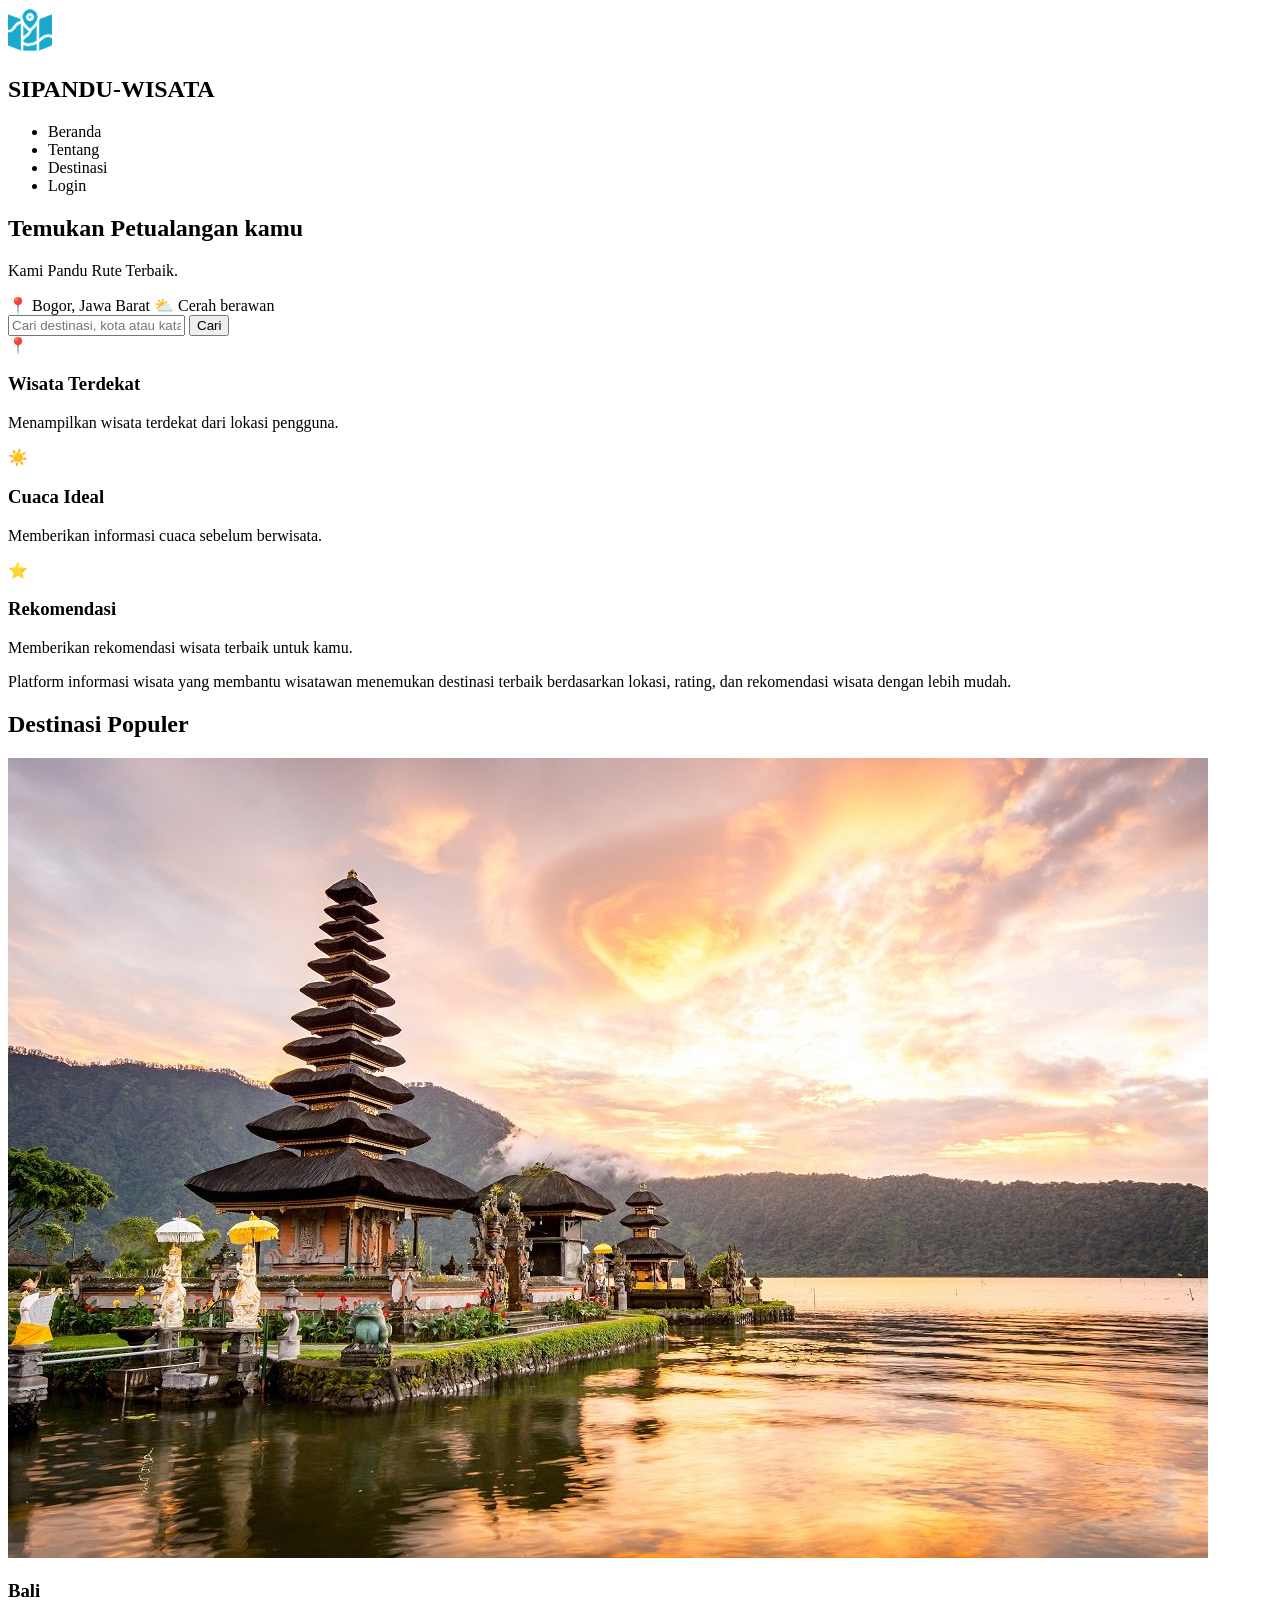
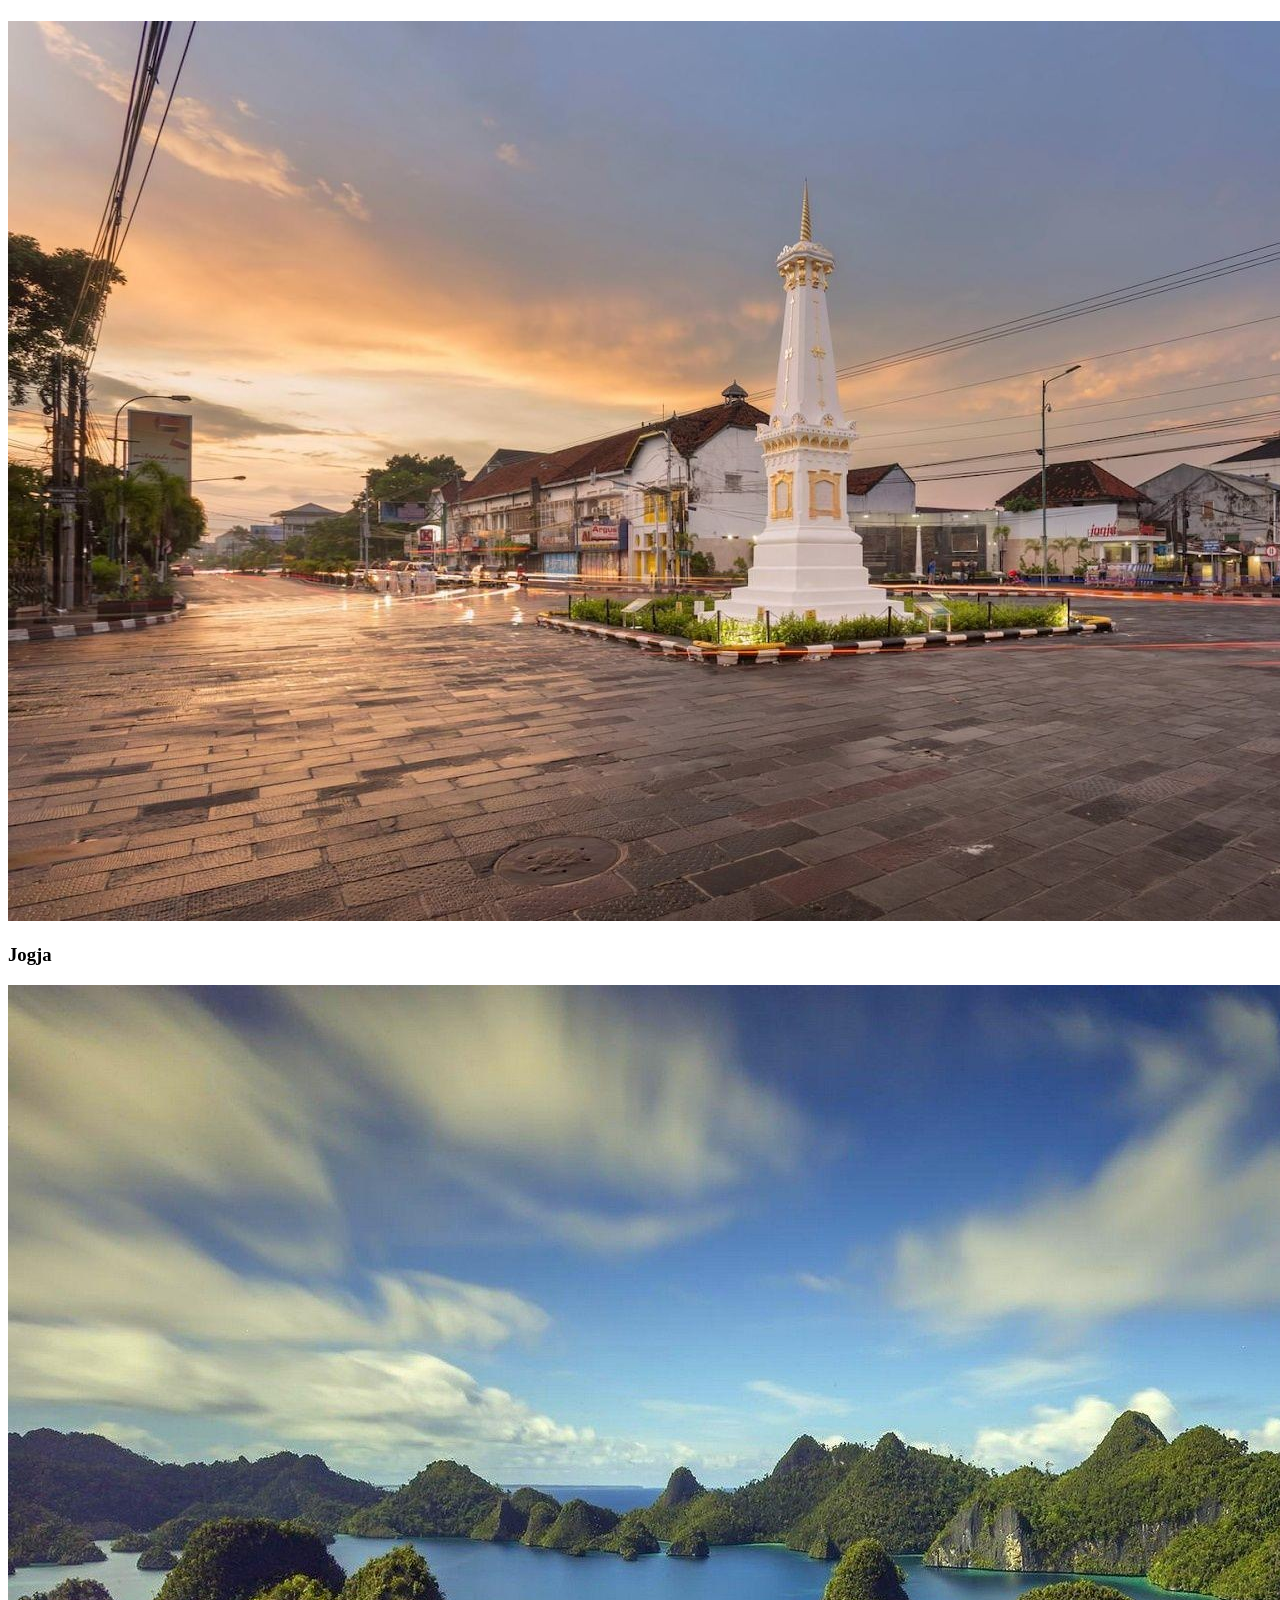
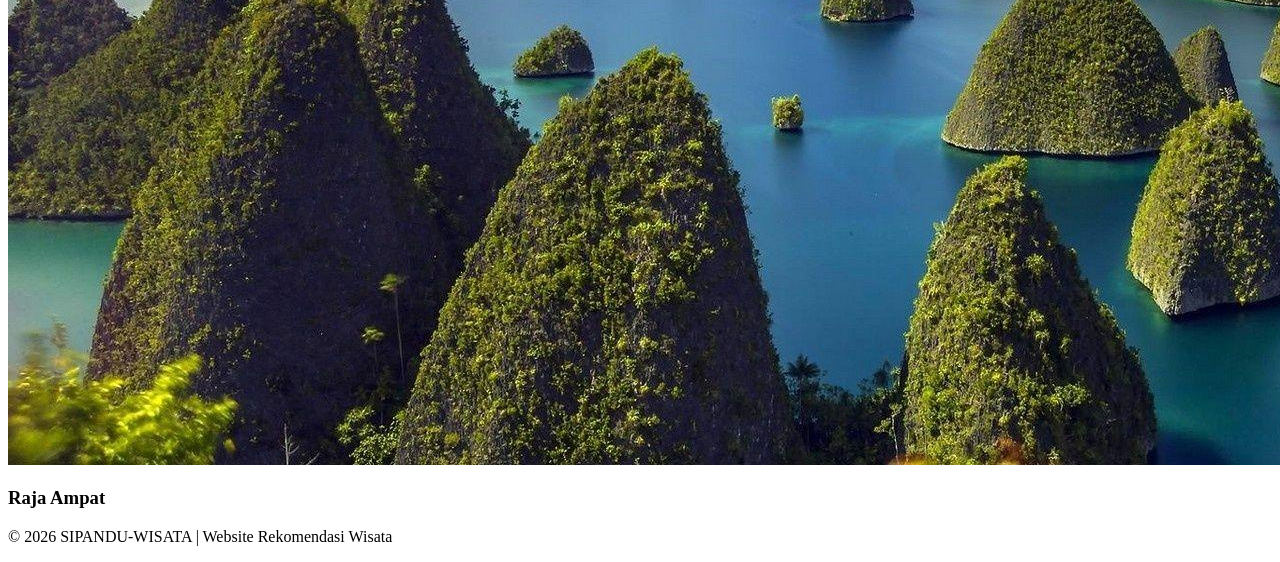
==== frontend/index.html @ f19b1327 "rapihkan struktur project dan tambah halaman detail" ====
<!DOCTYPE html>
<html lang="id">
<head>
    <meta charset="UTF-8">
    <meta name="viewport" content="width=device-width, initial-scale=1.0">
    <title>SIPANDU Wisata</title>
    <link rel="stylesheet" href="CSS/style.css">
</head>
<body>

    <!-- NAVBAR -->
    <nav>

    <div class="logo">
        <img src="images/logo.jpg" alt="Logo">
        <h2>SIPANDU-WISATA</h2>
    </div>

    <ul>
        <li>Beranda</li>
        <li>Tentang</li>
        <li>Destinasi</li>
        <li class="login-btn">Login</li>
    </ul>

</nav>

    <!-- HERO SECTION -->
    <section class="hero">
    <div class="overlay">

        <h1>Temukan Petualangan kamu</h1>
        <p>Kami Pandu Rute Terbaik.</p>

        <!-- Card lokasi -->
        <div class="lokasi-card">
            <span>📍 Bogor, Jawa Barat</span>
            <span>⛅ Cerah berawan</span>
        </div>

        <!-- Search bar -->
        <div class="search-box">
            <input type="text" placeholder="Cari destinasi, kota atau kata kunci...">
            <button>Cari</button>
        </div>

    </div>
</section>

    <!-- FITUR -->
    <section class="fitur">

        <div class="fitur-container">

            <div class="fitur-card">
                <div class="icon">📍</div>
                <h3>Wisata Terdekat</h3>
                <p>Menampilkan wisata terdekat dari lokasi pengguna.</p>
            </div>

            <div class="fitur-card">
                <div class="icon">☀️</div>
                <h3>Cuaca Ideal</h3>
                <p>Memberikan informasi cuaca sebelum berwisata.</p>
            </div>

            <div class="fitur-card">
                <div class="icon">⭐</div>
                <h3>Rekomendasi</h3>
                <p>Memberikan rekomendasi wisata terbaik untuk kamu.</p>
            </div>

        </div>

        <div class="deskripsi">
            <p>
                Platform informasi wisata yang membantu wisatawan menemukan
                destinasi terbaik berdasarkan lokasi, rating, dan rekomendasi
                wisata dengan lebih mudah.
            </p>
        </div>

    </section>

    <!-- DESTINASI -->
    <section class="destinasi">
        <h2>Destinasi Populer</h2>

        <div class="card-container">

            <div class="card">
                <img src="images/bali.jpg" alt="Bali">
                <h3>Bali</h3>
            </div>

            <div class="card">
                <img src="images/jogja.jpg" alt="Jogja">
                <h3>Jogja</h3>
            </div>

            <div class="card">
                <img src="images/rajaampat.jpg" alt="Raja Ampat">
                <h3>Raja Ampat</h3>
            </div>

        </div>
    </section>

    <!-- FOOTER -->
    <footer>
        <p>© 2026 SIPANDU-WISATA | Website Rekomendasi Wisata</p>
    </footer>

</body>
</html>
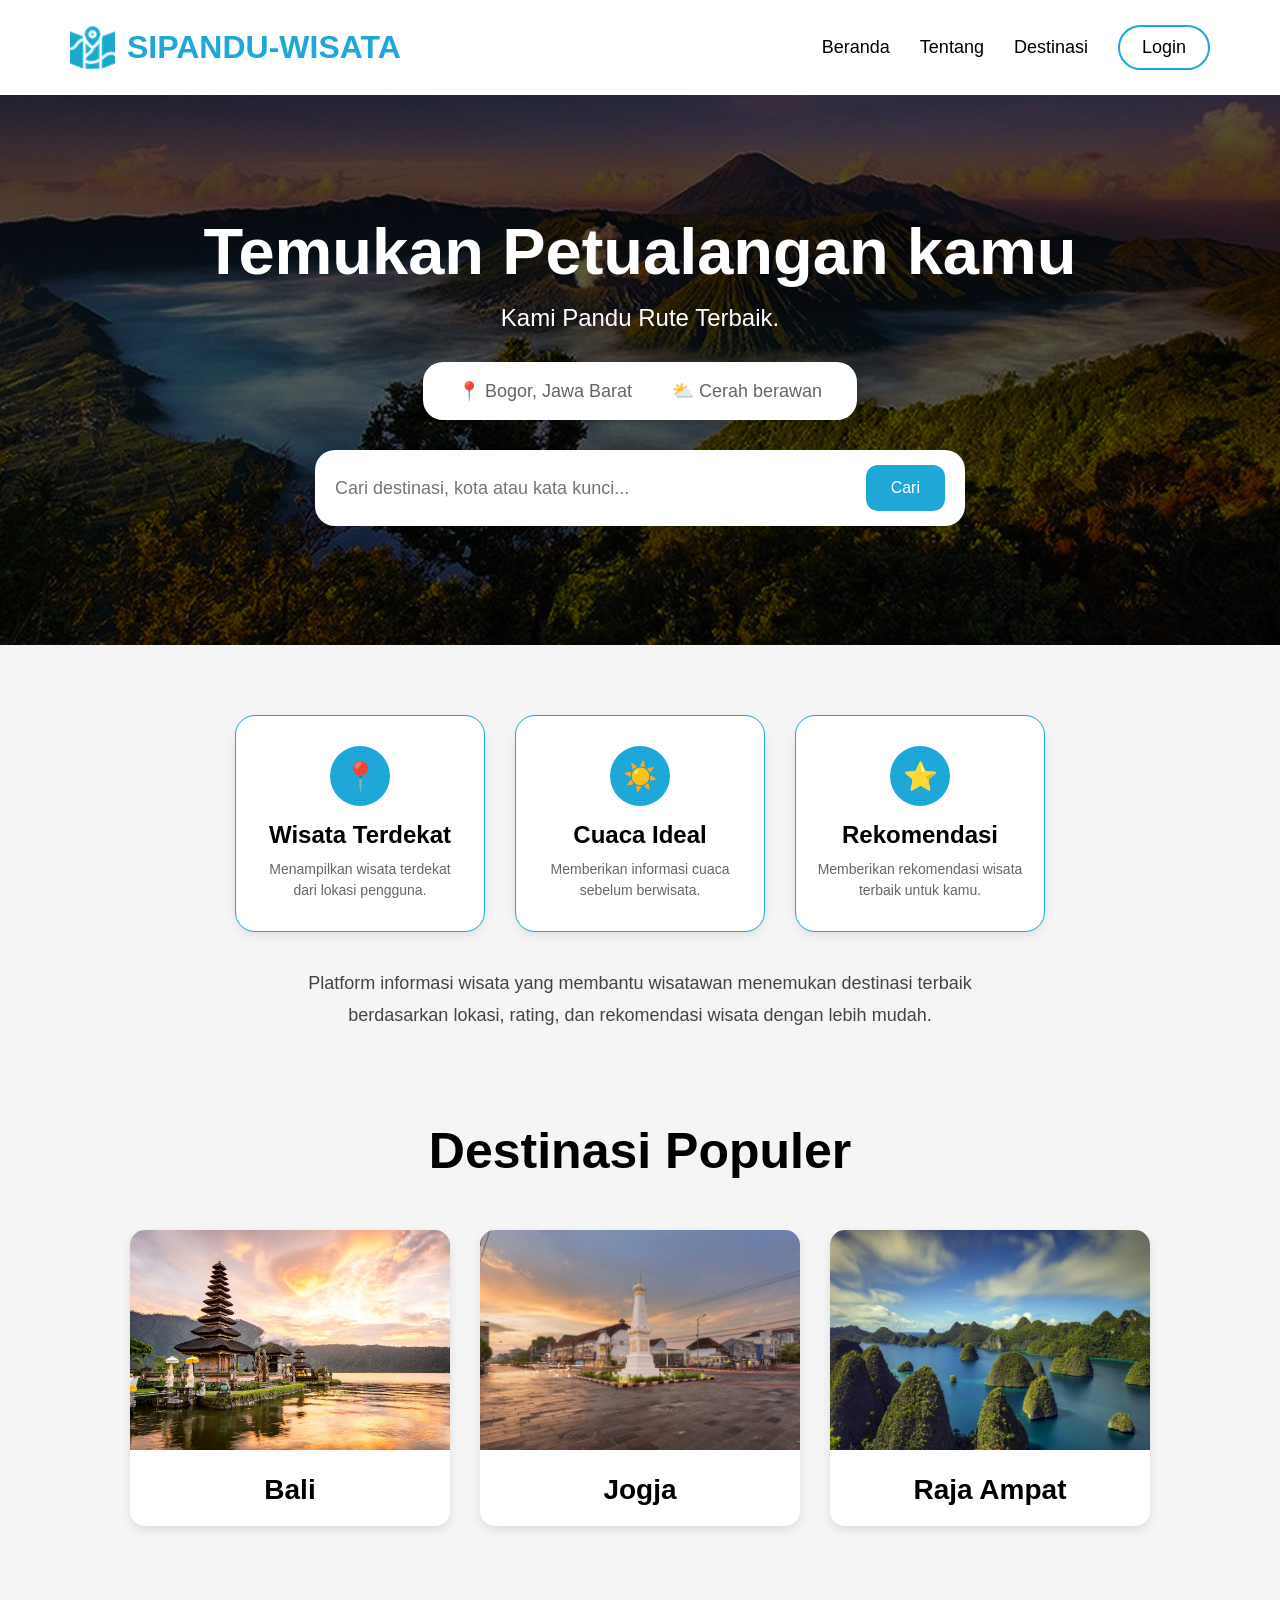
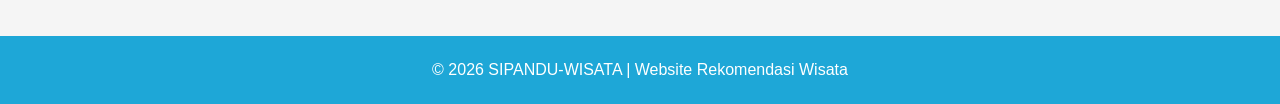
==== commit 0e2de511: "fix css path" ====
--- a/frontend/index.html
+++ b/frontend/index.html
@@ -4,7 +4,7 @@
     <meta charset="UTF-8">
     <meta name="viewport" content="width=device-width, initial-scale=1.0">
     <title>SIPANDU Wisata</title>
-    <link rel="stylesheet" href="CSS/style.css">
+    <link rel="stylesheet" href="css/style.css">
 </head>
 <body>
 
--- a/frontend/css/style.css
+++ b/frontend/css/style.css
@@ -0,0 +1,261 @@
+*{
+    margin: 0;
+    padding: 0;
+    box-sizing: border-box;
+    font-family: Arial, sans-serif;
+}
+
+body{
+    background-color: #f5f5f5;
+    overflow-x: hidden;
+}
+
+/* NAVBAR */
+nav{
+    display: flex;
+    justify-content: space-between;
+    align-items: center;
+    padding: 25px 70px;
+    background: white;
+}
+
+nav h2{
+    color: #1ea7d7;
+    font-size: 32px;
+    font-weight: bold;
+}
+
+nav ul{
+    display: flex;
+    list-style: none;
+    gap: 30px;
+    align-items: center;
+}
+
+nav ul li{
+    cursor: pointer;
+    font-size: 18px;
+    transition: 0.3s;
+}
+
+nav ul li:hover{
+    color: #1ea7d7;
+}
+
+/* LOGO NAVBAR */
+.logo{
+    display: flex;
+    align-items: center;
+    gap: 12px;
+}
+
+.logo img{
+    width: 45px;
+    height: auto;
+}
+
+.logo h2{
+    color: #1ea7d7;
+    font-size: 32px;
+    font-weight: bold;
+}
+
+.login-btn{
+    border: 2px solid #1ea7d7;
+    padding: 10px 22px;
+    border-radius: 25px;
+}
+
+/* HERO SECTION */
+.hero{
+    background-image: url("../images/gunung.jpg");
+    background-size: cover;
+    background-position: center;
+    height: 550px;
+    display: flex;
+    justify-content: center;
+    align-items: center;
+    position: relative;
+}
+
+.hero::before{
+    content: "";
+    position: absolute;
+    width: 100%;
+    height: 100%;
+    background: rgba(0,0,0,0.4);
+}
+
+.overlay{
+    position: relative;
+    text-align: center;
+    color: white;
+    z-index: 2;
+}
+
+.overlay h1{
+    font-size: 65px;
+    margin-bottom: 15px;
+}
+
+.overlay p{
+    font-size: 24px;
+}
+/* CARD LOKASI */
+.lokasi-card{
+    background: white;
+    padding: 18px 35px;
+    border-radius: 20px;
+    display: inline-flex;
+    gap: 40px;
+    margin-top: 30px;
+    color: #666;
+    font-size: 18px;
+    box-shadow: 0 4px 10px rgba(0,0,0,0.15);
+}
+
+/* SEARCH BOX */
+.search-box{
+    background: white;
+    width: 650px;
+    margin: 30px auto 0;
+    border-radius: 20px;
+    padding: 15px 20px;
+    display: flex;
+    justify-content: space-between;
+    align-items: center;
+    box-shadow: 0 4px 10px rgba(0,0,0,0.15);
+}
+
+.search-box input{
+    border: none;
+    outline: none;
+    width: 100%;
+    font-size: 18px;
+}
+
+.search-box button{
+    background: #1ea7d7;
+    color: white;
+    border: none;
+    padding: 14px 25px;
+    border-radius: 12px;
+    cursor: pointer;
+    font-size: 16px;
+}
+
+.search-box button:hover{
+    background: #1693be;
+}
+
+/* FITUR */
+.fitur{
+    padding: 70px 60px 30px;
+    text-align: center;
+}
+
+.fitur-container{
+    display: flex;
+    justify-content: center;
+    gap: 30px;
+    flex-wrap: wrap;
+    margin-bottom: 35px;
+}
+
+.fitur-card{
+    background: white;
+    width: 250px;
+    padding: 30px 20px;
+    border-radius: 20px;
+    box-shadow: 0 4px 10px rgba(0,0,0,0.08);
+    transition: 0.3s;
+    border: 1px solid #1ea7d7;
+}
+
+.fitur-card:hover{
+    transform: translateY(-8px);
+}
+
+.icon{
+    width: 60px;
+    height: 60px;
+    background: #1ea7d7;
+    color: white;
+    border-radius: 50%;
+    display: flex;
+    justify-content: center;
+    align-items: center;
+    margin: auto;
+    font-size: 28px;
+    margin-bottom: 15px;
+}
+
+.fitur-card h3{
+    margin-bottom: 10px;
+    font-size: 24px;
+}
+
+.fitur-card p{
+    font-size: 14px;
+    color: #666;
+    line-height: 1.5;
+}
+
+.deskripsi{
+    max-width: 700px;
+    margin: auto;
+    font-size: 18px;
+    line-height: 1.8;
+    color: #444;
+}
+
+/* DESTINASI */
+.destinasi{
+    padding: 60px;
+    text-align: center;
+}
+
+.destinasi h2{
+    margin-bottom: 50px;
+    font-size: 50px;
+}
+
+.card-container{
+    display: flex;
+    justify-content: center;
+    gap: 30px;
+    flex-wrap: wrap;
+}
+
+.card{
+    background: white;
+    border-radius: 15px;
+    overflow: hidden;
+    width: 320px;
+    box-shadow: 0 4px 10px rgba(0,0,0,0.1);
+    transition: 0.3s;
+}
+
+.card:hover{
+    transform: translateY(-8px);
+}
+
+.card img{
+    width: 100%;
+    height: 220px;
+    object-fit: cover;
+}
+
+.card h3{
+    padding: 20px;
+    font-size: 28px;
+}
+
+/* FOOTER */
+footer{
+    background: #1ea7d7;
+    color: white;
+    text-align: center;
+    padding: 25px;
+    margin-top: 50px;
+}
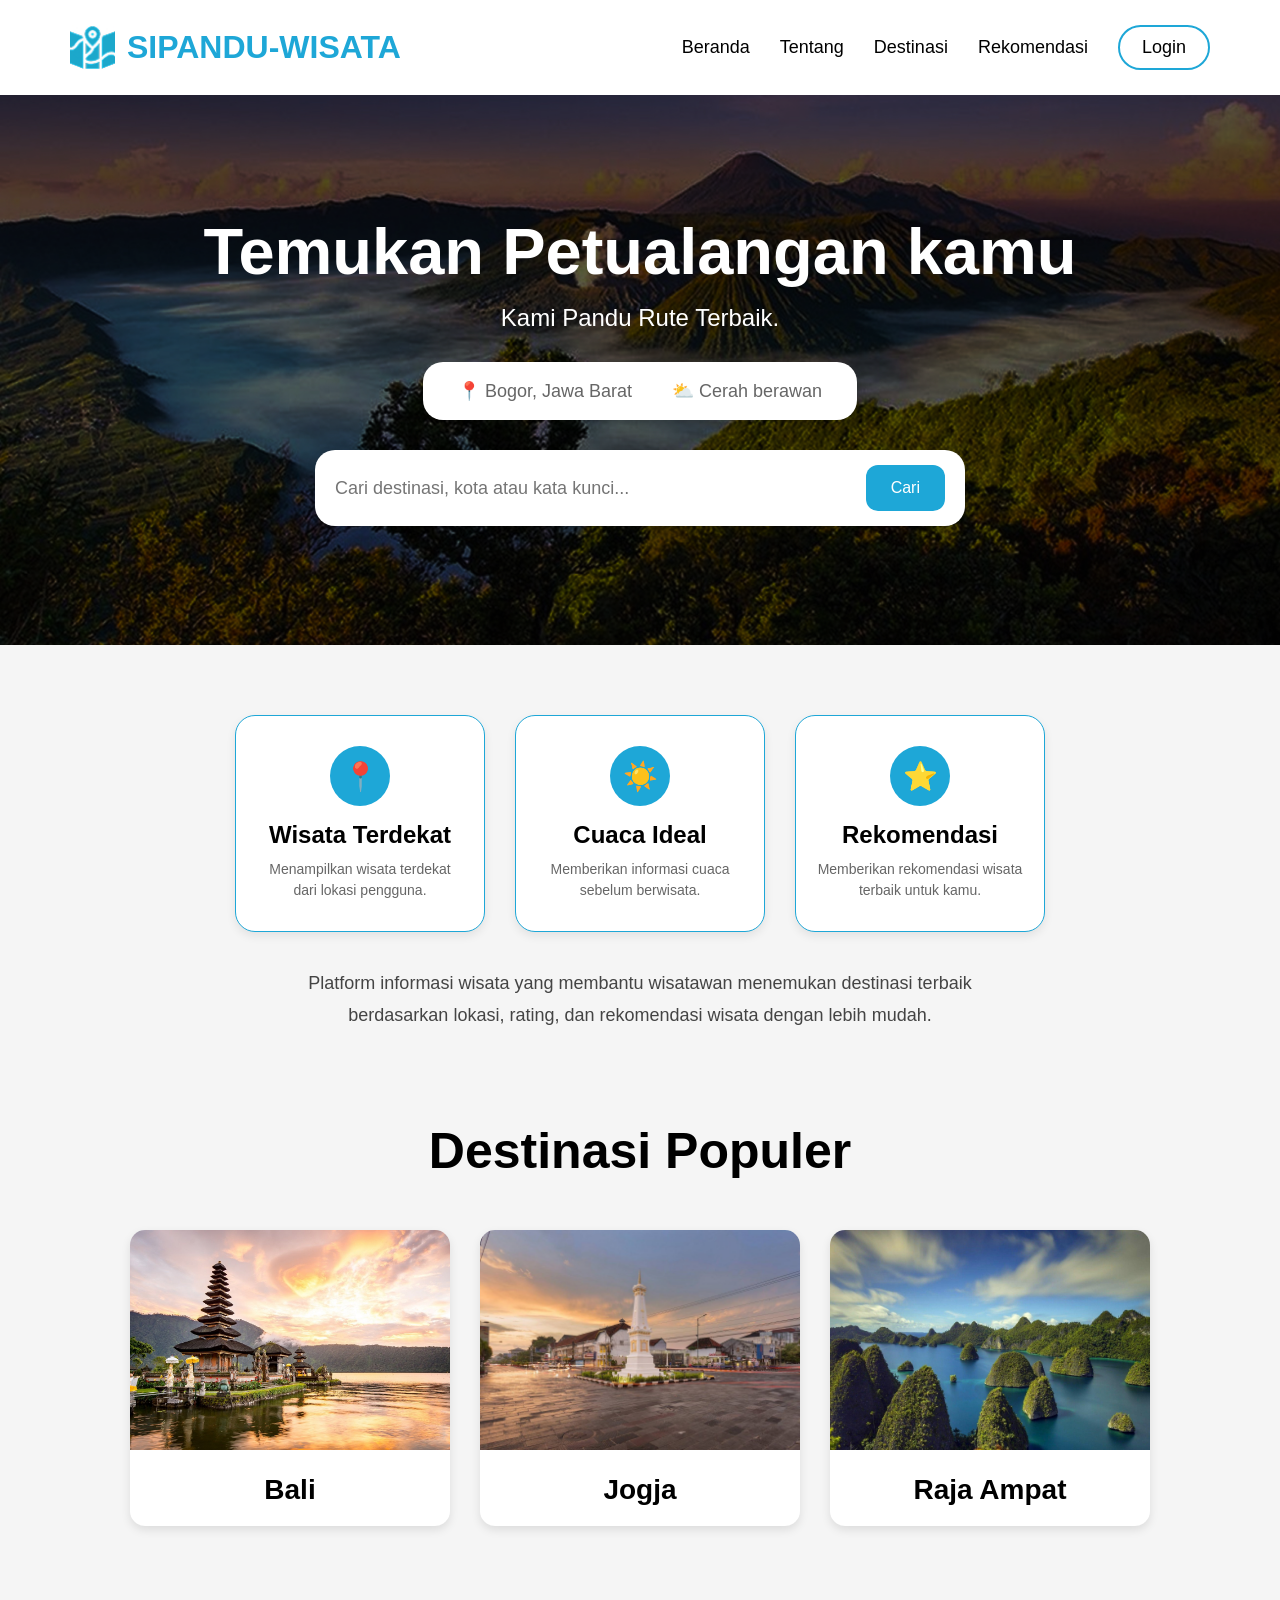
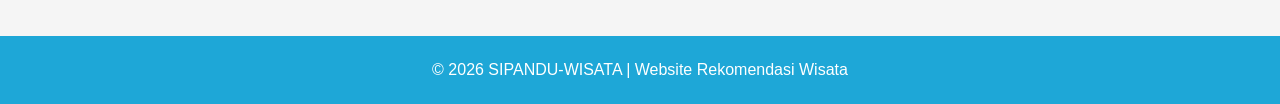
==== commit 8c298f9c: "Update homepage navigation and recommendation flow" ====
--- a/frontend/index.html
+++ b/frontend/index.html
@@ -1,115 +1,113 @@
-<!DOCTYPE html>
+<!doctype html>
 <html lang="id">
-<head>
-    <meta charset="UTF-8">
-    <meta name="viewport" content="width=device-width, initial-scale=1.0">
+  <head>
+    <meta charset="UTF-8" />
+    <meta name="viewport" content="width=device-width, initial-scale=1.0" />
     <title>SIPANDU Wisata</title>
-    <link rel="stylesheet" href="css/style.css">
-</head>
-<body>
-
+    <link rel="stylesheet" href="css/style.css" />
+  </head>
+  <body>
     <!-- NAVBAR -->
     <nav>
+      <div class="logo">
+        <img src="images/logo.jpg" alt="Logo" />
+        <h2>SIPANDU-WISATA</h2>
+      </div>
 
-    <div class="logo">
-        <img src="images/logo.jpg" alt="Logo">
-        <h2>SIPANDU-WISATA</h2>
-    </div>
+      <ul>
+        <li><a href="#">Beranda</a></li>
 
-    <ul>
-        <li>Beranda</li>
-        <li>Tentang</li>
-        <li>Destinasi</li>
-        <li class="login-btn">Login</li>
-    </ul>
+        <li><a href="#">Tentang</a></li>
 
-</nav>
+        <li><a href="#destinasi">Destinasi</a></li>
+
+        <li><a href="detail.html">Rekomendasi</a></li>
+
+        <li class="login-btn">
+          <a href="#">Login</a>
+        </li>
+      </ul>
+    </nav>
 
     <!-- HERO SECTION -->
     <section class="hero">
-    <div class="overlay">
-
+      <div class="overlay">
         <h1>Temukan Petualangan kamu</h1>
         <p>Kami Pandu Rute Terbaik.</p>
 
         <!-- Card lokasi -->
         <div class="lokasi-card">
-            <span>📍 Bogor, Jawa Barat</span>
-            <span>⛅ Cerah berawan</span>
+          <span>📍 Bogor, Jawa Barat</span>
+          <span>⛅ Cerah berawan</span>
         </div>
 
         <!-- Search bar -->
         <div class="search-box">
-            <input type="text" placeholder="Cari destinasi, kota atau kata kunci...">
-            <button>Cari</button>
+          <input
+            type="text"
+            placeholder="Cari destinasi, kota atau kata kunci..."
+          />
+          <button>Cari</button>
         </div>
-
-    </div>
-</section>
+      </div>
+    </section>
 
     <!-- FITUR -->
     <section class="fitur">
-
-        <div class="fitur-container">
-
-            <div class="fitur-card">
-                <div class="icon">📍</div>
-                <h3>Wisata Terdekat</h3>
-                <p>Menampilkan wisata terdekat dari lokasi pengguna.</p>
-            </div>
-
-            <div class="fitur-card">
-                <div class="icon">☀️</div>
-                <h3>Cuaca Ideal</h3>
-                <p>Memberikan informasi cuaca sebelum berwisata.</p>
-            </div>
-
-            <div class="fitur-card">
-                <div class="icon">⭐</div>
-                <h3>Rekomendasi</h3>
-                <p>Memberikan rekomendasi wisata terbaik untuk kamu.</p>
-            </div>
-
+      <div class="fitur-container">
+        <div class="fitur-card">
+          <div class="icon">📍</div>
+          <h3>Wisata Terdekat</h3>
+          <p>Menampilkan wisata terdekat dari lokasi pengguna.</p>
         </div>
 
-        <div class="deskripsi">
-            <p>
-                Platform informasi wisata yang membantu wisatawan menemukan
-                destinasi terbaik berdasarkan lokasi, rating, dan rekomendasi
-                wisata dengan lebih mudah.
-            </p>
+        <div class="fitur-card">
+          <div class="icon">☀️</div>
+          <h3>Cuaca Ideal</h3>
+          <p>Memberikan informasi cuaca sebelum berwisata.</p>
         </div>
 
+        <div class="fitur-card">
+          <div class="icon">⭐</div>
+          <h3>Rekomendasi</h3>
+          <p>Memberikan rekomendasi wisata terbaik untuk kamu.</p>
+        </div>
+      </div>
+
+      <div class="deskripsi">
+        <p>
+          Platform informasi wisata yang membantu wisatawan menemukan destinasi
+          terbaik berdasarkan lokasi, rating, dan rekomendasi wisata dengan
+          lebih mudah.
+        </p>
+      </div>
     </section>
 
     <!-- DESTINASI -->
-    <section class="destinasi">
-        <h2>Destinasi Populer</h2>
+    <section class="destinasi" id="destinasi">
+      <h2>Destinasi Populer</h2>
 
-        <div class="card-container">
+      <div class="card-container">
+        <div class="card">
+          <img src="images/bali.jpg" alt="Bali" />
+          <h3>Bali</h3>
+        </div>
 
-            <div class="card">
-                <img src="images/bali.jpg" alt="Bali">
-                <h3>Bali</h3>
-            </div>
+        <div class="card">
+          <img src="images/jogja.jpg" alt="Jogja" />
+          <h3>Jogja</h3>
+        </div>
 
-            <div class="card">
-                <img src="images/jogja.jpg" alt="Jogja">
-                <h3>Jogja</h3>
-            </div>
-
-            <div class="card">
-                <img src="images/rajaampat.jpg" alt="Raja Ampat">
-                <h3>Raja Ampat</h3>
-            </div>
-
+        <div class="card">
+          <img src="images/rajaampat.jpg" alt="Raja Ampat" />
+          <h3>Raja Ampat</h3>
         </div>
+      </div>
     </section>
 
     <!-- FOOTER -->
     <footer>
-        <p>© 2026 SIPANDU-WISATA | Website Rekomendasi Wisata</p>
+      <p>© 2026 SIPANDU-WISATA | Website Rekomendasi Wisata</p>
     </footer>
-
-</body>
-</html>+  </body>
+</html>
--- a/frontend/css/style.css
+++ b/frontend/css/style.css
@@ -36,6 +36,19 @@
     cursor: pointer;
     font-size: 18px;
     transition: 0.3s;
+}
+
+nav ul li a{
+    text-decoration: none;
+    color: black;
+    font-size: 18px;
+    font-weight: 500;
+
+    transition: 0.3s;
+}
+
+nav ul li a:hover{
+    color: #1ea7d7;
 }
 
 nav ul li:hover{
@@ -258,4 +271,8 @@
     text-align: center;
     padding: 25px;
     margin-top: 50px;
+}
+
+html{
+    scroll-behavior: smooth;
 }
